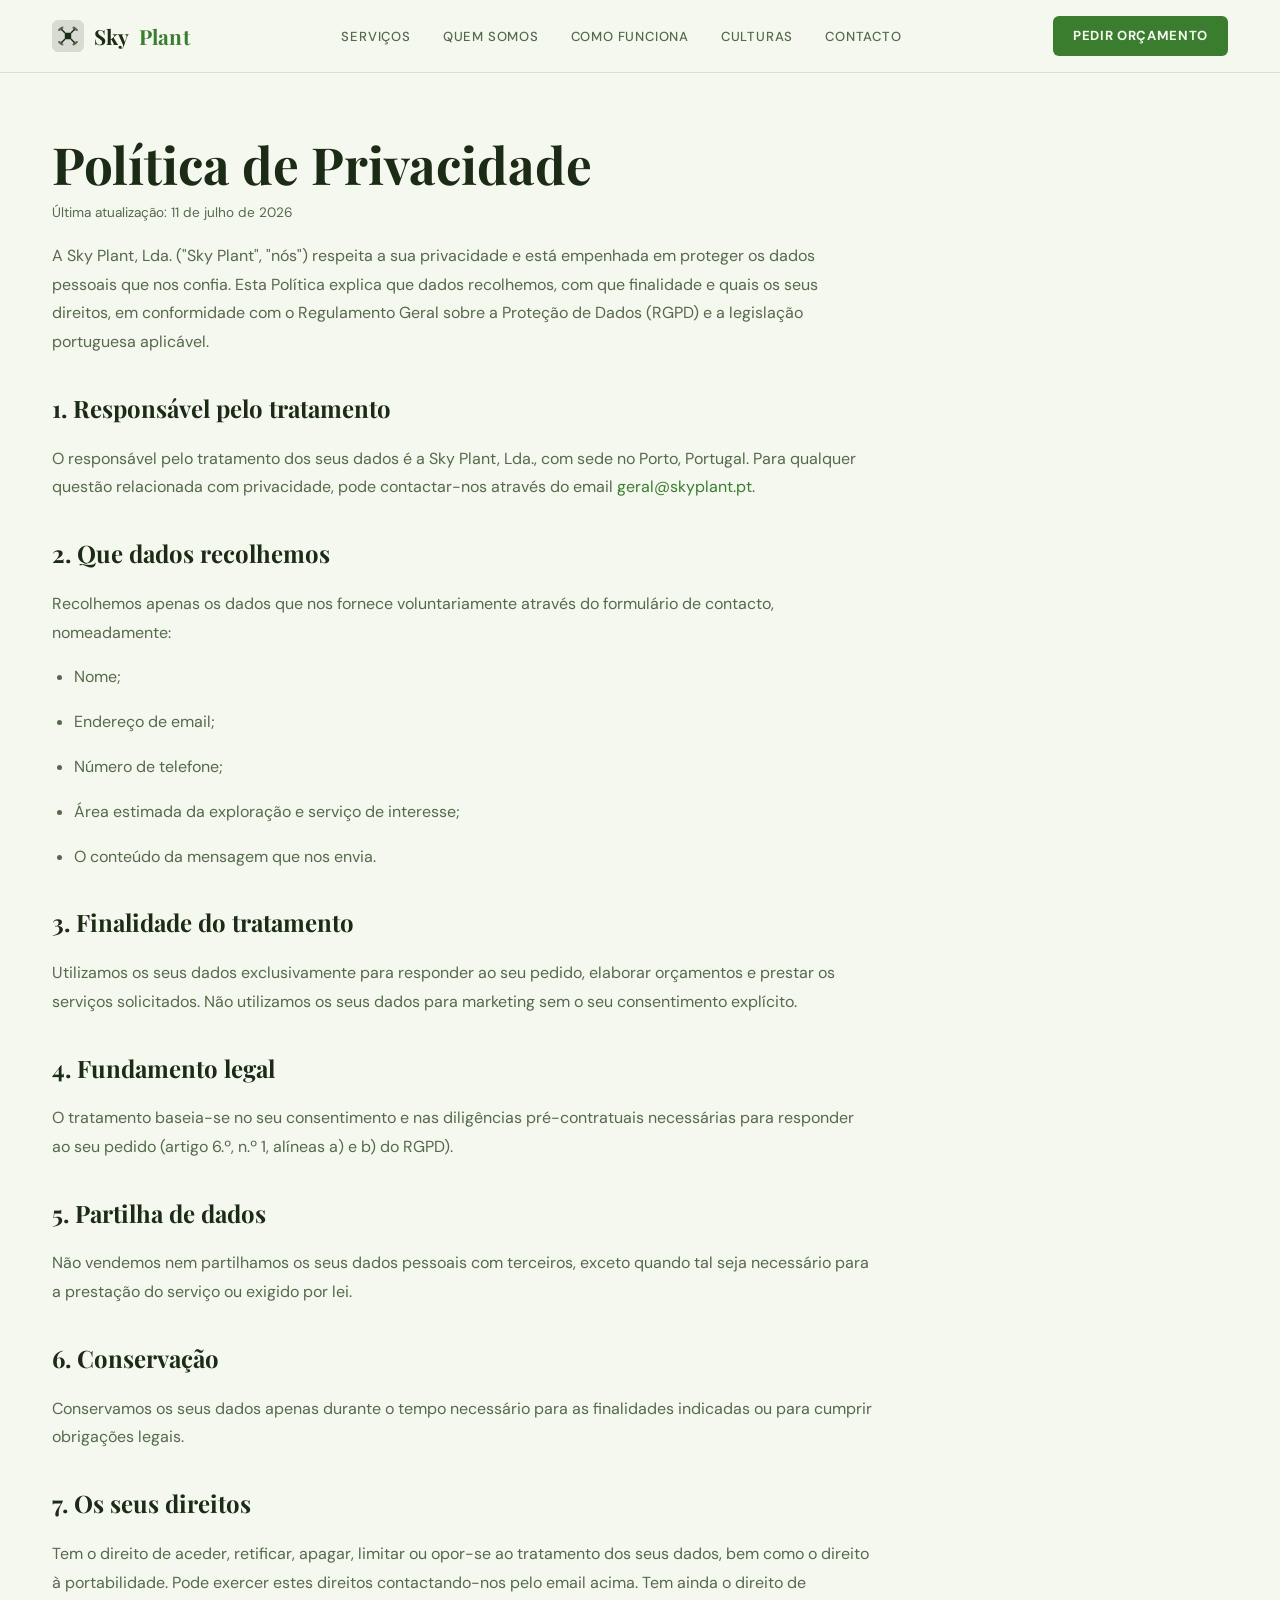
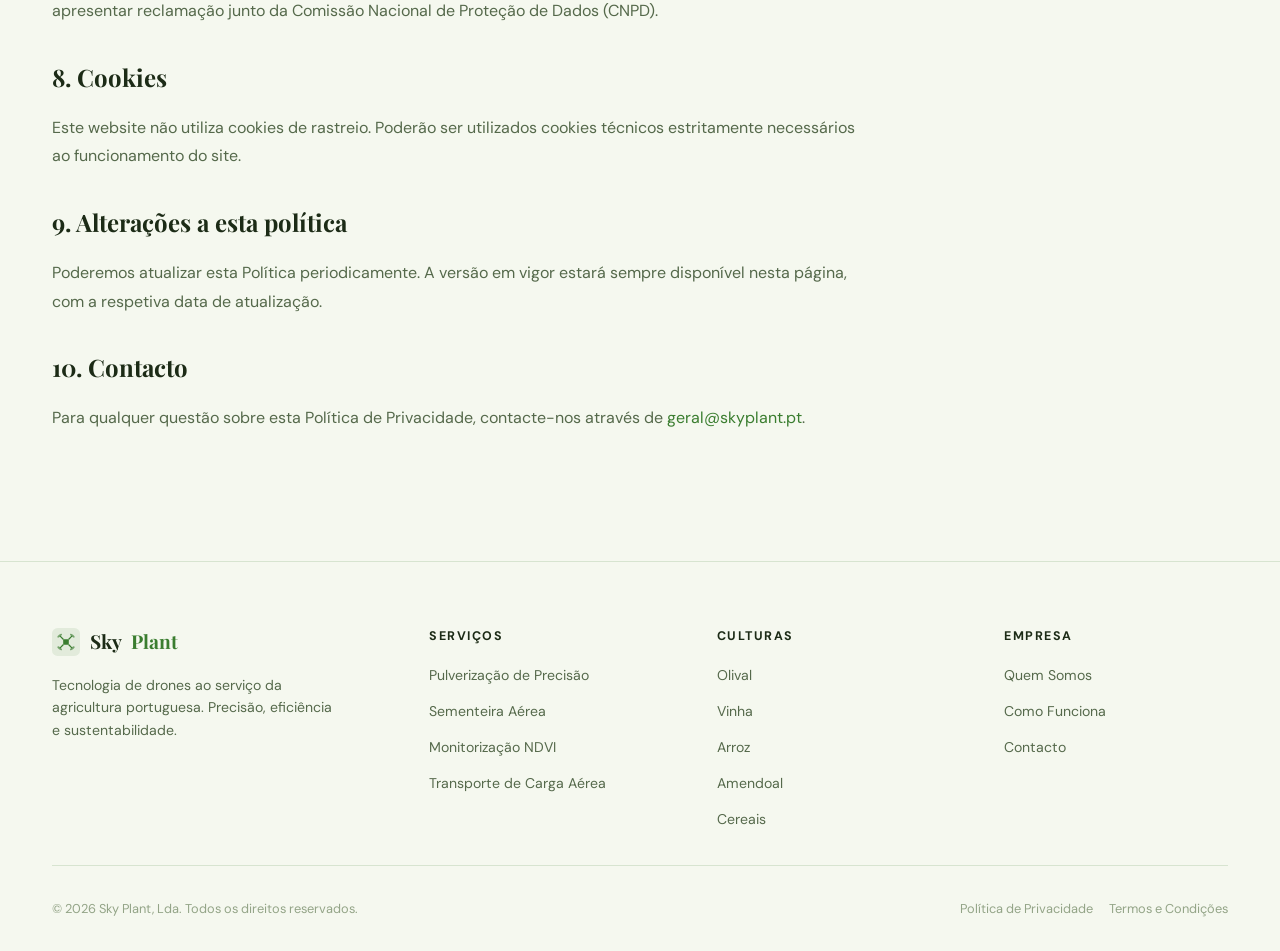
==== politica-de-privacidade.html @ 55f44613 "Rebrand to SkyPlant, content/structure overhaul, SEO, form & gallery UX - Rename Drone Agro -> Sky P" ====
<!DOCTYPE html>
<html lang="pt-PT">
<head>
  <meta charset="UTF-8">
  <meta name="viewport" content="width=device-width, initial-scale=1.0">

  <title>Política de Privacidade — Sky Plant</title>
  <meta name="description" content="Política de Privacidade da Sky Plant — como recolhemos, utilizamos e protegemos os seus dados pessoais, em conformidade com o RGPD.">
  <meta name="robots" content="index, follow">
  <meta name="theme-color" content="#3a7d2f">
  <link rel="canonical" href="https://brun95.github.io/drone-agro/politica-de-privacidade.html">

  <link rel="icon" type="image/svg+xml" href="assets/favicon.svg">
  <link rel="preconnect" href="https://fonts.googleapis.com">
  <link rel="preconnect" href="https://fonts.gstatic.com" crossorigin>
  <link href="https://fonts.googleapis.com/css2?family=DM+Sans:ital,opsz,wght@0,9..40,400;0,9..40,500;0,9..40,600;0,9..40,700;1,9..40,400&family=Playfair+Display:ital,wght@0,700;0,800;1,700&display=swap" rel="stylesheet">
  <link rel="stylesheet" href="css/style.css">
</head>
<body class="legal-page">

  <!-- NAVIGATION (links point back to the homepage sections) -->
  <nav class="nav" aria-label="Navegação principal">
    <div class="container">
      <div class="nav__inner">
        <a href="index.html" class="nav__logo" aria-label="Sky Plant — Página inicial">
          <svg viewBox="0 0 40 40" fill="none" xmlns="http://www.w3.org/2000/svg" aria-hidden="true">
            <rect width="40" height="40" rx="8" fill="currentColor" fill-opacity="0.14"/>
            <rect x="16" y="16" width="8" height="8" rx="1.5" fill="currentColor"/>
            <line x1="12" y1="12" x2="16" y2="16" stroke="currentColor" stroke-width="1.8" stroke-linecap="round"/>
            <line x1="28" y1="12" x2="24" y2="16" stroke="currentColor" stroke-width="1.8" stroke-linecap="round"/>
            <line x1="12" y1="28" x2="16" y2="24" stroke="currentColor" stroke-width="1.8" stroke-linecap="round"/>
            <line x1="28" y1="28" x2="24" y2="24" stroke="currentColor" stroke-width="1.8" stroke-linecap="round"/>
            <ellipse cx="11" cy="11" rx="4" ry="1.6" fill="currentColor" opacity="0.65" transform="rotate(-35 11 11)"/>
            <ellipse cx="29" cy="11" rx="4" ry="1.6" fill="currentColor" opacity="0.65" transform="rotate(35 29 11)"/>
            <ellipse cx="11" cy="29" rx="4" ry="1.6" fill="currentColor" opacity="0.65" transform="rotate(35 11 29)"/>
            <ellipse cx="29" cy="29" rx="4" ry="1.6" fill="currentColor" opacity="0.65" transform="rotate(-35 29 29)"/>
          </svg>
          Sky<span>Plant</span>
        </a>

        <ul class="nav__links" role="list">
          <li><a href="index.html#servicos">Serviços</a></li>
          <li><a href="index.html#quem-somos">Quem Somos</a></li>
          <li><a href="index.html#como-funciona">Como Funciona</a></li>
          <li><a href="index.html#culturas">Culturas</a></li>
          <li><a href="index.html#contacto">Contacto</a></li>
        </ul>

        <a href="index.html#contacto" class="btn-nav nav__cta">Pedir Orçamento</a>

        <button class="nav__hamburger" aria-label="Abrir menu" aria-expanded="false">
          <span></span><span></span><span></span>
        </button>
      </div>
    </div>

    <nav class="nav__drawer" aria-label="Menu móvel">
      <a href="index.html#servicos">Serviços</a>
      <a href="index.html#quem-somos">Quem Somos</a>
      <a href="index.html#como-funciona">Como Funciona</a>
      <a href="index.html#culturas">Culturas</a>
      <a href="index.html#contacto">Contacto</a>
      <a href="index.html#contacto" style="color:var(--clr-accent); font-weight:700;">Pedir Orçamento →</a>
    </nav>
  </nav>


  <!-- CONTENT -->
  <main class="legal">
    <div class="container">
      <div class="legal__inner">
        <h1>Política de Privacidade</h1>
        <p class="legal__updated">Última atualização: 11 de julho de 2026</p>

        <p>A Sky Plant, Lda. ("Sky Plant", "nós") respeita a sua privacidade e está empenhada em proteger os dados pessoais que nos confia. Esta Política explica que dados recolhemos, com que finalidade e quais os seus direitos, em conformidade com o Regulamento Geral sobre a Proteção de Dados (RGPD) e a legislação portuguesa aplicável.</p>

        <h2>1. Responsável pelo tratamento</h2>
        <p>O responsável pelo tratamento dos seus dados é a Sky Plant, Lda., com sede no Porto, Portugal. Para qualquer questão relacionada com privacidade, pode contactar-nos através do email <a href="mailto:geral@skyplant.pt">geral@skyplant.pt</a>.</p>

        <h2>2. Que dados recolhemos</h2>
        <p>Recolhemos apenas os dados que nos fornece voluntariamente através do formulário de contacto, nomeadamente:</p>
        <ul>
          <li>Nome;</li>
          <li>Endereço de email;</li>
          <li>Número de telefone;</li>
          <li>Área estimada da exploração e serviço de interesse;</li>
          <li>O conteúdo da mensagem que nos envia.</li>
        </ul>

        <h2>3. Finalidade do tratamento</h2>
        <p>Utilizamos os seus dados exclusivamente para responder ao seu pedido, elaborar orçamentos e prestar os serviços solicitados. Não utilizamos os seus dados para marketing sem o seu consentimento explícito.</p>

        <h2>4. Fundamento legal</h2>
        <p>O tratamento baseia-se no seu consentimento e nas diligências pré-contratuais necessárias para responder ao seu pedido (artigo 6.º, n.º 1, alíneas a) e b) do RGPD).</p>

        <h2>5. Partilha de dados</h2>
        <p>Não vendemos nem partilhamos os seus dados pessoais com terceiros, exceto quando tal seja necessário para a prestação do serviço ou exigido por lei.</p>

        <h2>6. Conservação</h2>
        <p>Conservamos os seus dados apenas durante o tempo necessário para as finalidades indicadas ou para cumprir obrigações legais.</p>

        <h2>7. Os seus direitos</h2>
        <p>Tem o direito de aceder, retificar, apagar, limitar ou opor-se ao tratamento dos seus dados, bem como o direito à portabilidade. Pode exercer estes direitos contactando-nos pelo email acima. Tem ainda o direito de apresentar reclamação junto da Comissão Nacional de Proteção de Dados (CNPD).</p>

        <h2>8. Cookies</h2>
        <p>Este website não utiliza cookies de rastreio. Poderão ser utilizados cookies técnicos estritamente necessários ao funcionamento do site.</p>

        <h2>9. Alterações a esta política</h2>
        <p>Poderemos atualizar esta Política periodicamente. A versão em vigor estará sempre disponível nesta página, com a respetiva data de atualização.</p>

        <h2>10. Contacto</h2>
        <p>Para qualquer questão sobre esta Política de Privacidade, contacte-nos através de <a href="mailto:geral@skyplant.pt">geral@skyplant.pt</a>.</p>
      </div>
    </div>
  </main>


  <!-- FOOTER -->
  <footer class="footer" aria-label="Rodapé">
    <div class="container">
      <div class="footer__main">
        <div class="footer__brand">
          <a href="index.html" class="footer__logo" aria-label="Sky Plant — Início">
            <svg viewBox="0 0 40 40" fill="none" xmlns="http://www.w3.org/2000/svg" aria-hidden="true">
              <rect width="40" height="40" rx="8" fill="rgba(58,125,47,0.10)"/>
              <rect x="16" y="16" width="8" height="8" rx="1.5" fill="#3a7d2f"/>
              <line x1="12" y1="12" x2="16" y2="16" stroke="#3a7d2f" stroke-width="1.8" stroke-linecap="round"/>
              <line x1="28" y1="12" x2="24" y2="16" stroke="#3a7d2f" stroke-width="1.8" stroke-linecap="round"/>
              <line x1="12" y1="28" x2="16" y2="24" stroke="#3a7d2f" stroke-width="1.8" stroke-linecap="round"/>
              <line x1="28" y1="28" x2="24" y2="24" stroke="#3a7d2f" stroke-width="1.8" stroke-linecap="round"/>
              <ellipse cx="11" cy="11" rx="4" ry="1.6" fill="#3a7d2f" opacity="0.65" transform="rotate(-35 11 11)"/>
              <ellipse cx="29" cy="11" rx="4" ry="1.6" fill="#3a7d2f" opacity="0.65" transform="rotate(35 29 11)"/>
              <ellipse cx="11" cy="29" rx="4" ry="1.6" fill="#3a7d2f" opacity="0.65" transform="rotate(35 11 29)"/>
              <ellipse cx="29" cy="29" rx="4" ry="1.6" fill="#3a7d2f" opacity="0.65" transform="rotate(-35 29 29)"/>
            </svg>
            Sky<span>Plant</span>
          </a>
          <p class="footer__tagline">Tecnologia de drones ao serviço da agricultura portuguesa. Precisão, eficiência e sustentabilidade.</p>
        </div>

        <div class="footer__col">
          <h4>Serviços</h4>
          <ul>
            <li><a href="index.html#servicos">Pulverização de Precisão</a></li>
            <li><a href="index.html#servicos">Sementeira Aérea</a></li>
            <li><a href="index.html#servicos">Monitorização NDVI</a></li>
            <li><a href="index.html#servicos">Transporte de Carga Aérea</a></li>
          </ul>
        </div>

        <div class="footer__col">
          <h4>Culturas</h4>
          <ul>
            <li><a href="index.html#culturas">Olival</a></li>
            <li><a href="index.html#culturas">Vinha</a></li>
            <li><a href="index.html#culturas">Arroz</a></li>
            <li><a href="index.html#culturas">Amendoal</a></li>
            <li><a href="index.html#culturas">Cereais</a></li>
          </ul>
        </div>

        <div class="footer__col">
          <h4>Empresa</h4>
          <ul>
            <li><a href="index.html#quem-somos">Quem Somos</a></li>
            <li><a href="index.html#como-funciona">Como Funciona</a></li>
            <li><a href="index.html#contacto">Contacto</a></li>
          </ul>
        </div>
      </div>

      <div class="footer__bottom">
        <p class="footer__copy">© 2026 Sky Plant, Lda. Todos os direitos reservados.</p>
        <nav class="footer__legal" aria-label="Links legais">
          <a href="politica-de-privacidade.html">Política de Privacidade</a>
          <a href="termos-e-condicoes.html">Termos e Condições</a>
        </nav>
      </div>
    </div>
  </footer>

  <script src="js/main.js"></script>
</body>
</html>
---- css/style.css ----
/* ============================================================
   DRONE AGRO — Stylesheet
   ============================================================
   CUSTOMIZE COLORS: Edit the CSS variables below to change
   the entire site's color scheme from one place.
   ============================================================ */

/* ----------------------------------------------------------
   CSS VARIABLES — Edit these to change colors, fonts, spacing
   ---------------------------------------------------------- */
:root {
  /* Colors — LIGHT THEME
     (Swap this whole block back to the dark values to restore the night look.) */
  --clr-bg:         #f5f8ef;        /* Main background (soft warm off-white green) */
  --clr-bg-alt:     #eaf0df;        /* Slightly deeper section background */
  --clr-surface:    #ffffff;        /* Card / surface background */
  --clr-surface-2:  #f1f5e8;        /* Elevated surface / form inputs */
  --clr-accent:     #3a7d2f;        /* Primary accent — leaf green */
  --clr-accent-dim: #2c5f24;        /* Darker green — hover / dim */
  --clr-text:       #1c2b16;        /* Primary text — deep green-black */
  --clr-text-muted: #55694b;        /* Secondary / muted text */
  --clr-text-dim:   #93a487;        /* Very dim text */
  --clr-border:     rgba(58,125,47,0.16);  /* Subtle green border */
  --clr-border-mid: rgba(58,125,47,0.30);  /* Medium border */

  /* Typography */
  --font-display: 'Playfair Display', Georgia, serif;   /* Headlines */
  --font-body:    'DM Sans', -apple-system, sans-serif; /* Body text */

  /* Spacing scale */
  --space-xs:  0.5rem;
  --space-sm:  1rem;
  --space-md:  2rem;
  --space-lg:  4rem;
  --space-xl:  7rem;
  --space-2xl: 11rem;

  /* Layout */
  --max-width: 1240px;
  --radius:    6px;
  --radius-lg: 14px;

  /* Nav height */
  --nav-h: 72px;
}

/* ----------------------------------------------------------
   RESET & BASE
   ---------------------------------------------------------- */
*, *::before, *::after { box-sizing: border-box; margin: 0; padding: 0; }

html {
  scroll-behavior: smooth;
  font-size: 16px;
  -webkit-text-size-adjust: 100%;
}

body {
  font-family: var(--font-body);
  background: var(--clr-bg);
  color: var(--clr-text);
  line-height: 1.65;
  overflow-x: hidden;
}

img {
  display: block;
  max-width: 100%;
  height: auto;
}

a {
  color: inherit;
  text-decoration: none;
}

ul, ol { list-style: none; }

button, input, textarea, select {
  font: inherit;
  border: none;
  outline: none;
  background: none;
}

/* ----------------------------------------------------------
   TYPOGRAPHY HELPERS
   ---------------------------------------------------------- */
.eyebrow {
  font-family: var(--font-body);
  font-size: 0.72rem;
  font-weight: 600;
  letter-spacing: 0.18em;
  text-transform: uppercase;
  color: var(--clr-accent);
}

.section-title {
  font-family: var(--font-display);
  font-size: clamp(2.2rem, 4.5vw, 3.4rem);
  font-weight: 700;
  line-height: 1.12;
  color: var(--clr-text);
}

.section-lead {
  font-size: 1.05rem;
  color: var(--clr-text-muted);
  max-width: 48ch;
  line-height: 1.75;
}

/* ----------------------------------------------------------
   LAYOUT HELPERS
   ---------------------------------------------------------- */
.container {
  width: 100%;
  max-width: var(--max-width);
  margin: 0 auto;
  padding: 0 var(--space-md);
}

.section-header {
  display: flex;
  flex-direction: column;
  gap: var(--space-sm);
  margin-bottom: var(--space-lg);
}

/* ----------------------------------------------------------
   SCROLL REVEAL ANIMATIONS
   ---------------------------------------------------------- */
.reveal {
  opacity: 0;
  transform: translateY(32px);
  transition: opacity 0.7s ease, transform 0.7s ease;
}

.reveal.visible {
  opacity: 1;
  transform: none;
}

.reveal-delay-1 { transition-delay: 0.1s; }
.reveal-delay-2 { transition-delay: 0.2s; }
.reveal-delay-3 { transition-delay: 0.3s; }
.reveal-delay-4 { transition-delay: 0.4s; }
.reveal-delay-5 { transition-delay: 0.5s; }

/* ----------------------------------------------------------
   NAVIGATION
   ---------------------------------------------------------- */
.nav {
  position: fixed;
  top: 0;
  left: 0;
  right: 0;
  z-index: 900;
  height: var(--nav-h);
  display: flex;
  align-items: center;
  transition: background 0.35s ease, box-shadow 0.35s ease, backdrop-filter 0.35s ease;
}

.nav.scrolled {
  background: rgba(245, 248, 239, 0.9);
  backdrop-filter: blur(12px);
  -webkit-backdrop-filter: blur(12px);
  box-shadow: 0 1px 0 var(--clr-border), 0 6px 24px rgba(20, 40, 15, 0.06);
}

.nav__inner {
  display: flex;
  align-items: center;
  justify-content: space-between;
  width: 100%;
}

/* Logo */
.nav__logo {
  display: flex;
  align-items: center;
  gap: 0.6rem;
  font-family: var(--font-display);
  font-size: 1.3rem;
  font-weight: 700;
  letter-spacing: 0.01em;
  color: #fff;               /* light over the hero; flips dark when scrolled */
}

.nav__logo svg {
  width: 32px;
  height: 32px;
  flex-shrink: 0;
  color: #fff;               /* logo mark uses currentColor — see index.html */
}

.nav__logo span {
  color: #a7e06f;            /* bright leaf-green pops over the dark hero */
}

/* Once scrolled onto the light page, the nav bar flips to dark ink */
.nav.scrolled .nav__logo,
.nav.scrolled .nav__logo svg { color: var(--clr-text); }
.nav.scrolled .nav__logo span { color: var(--clr-accent); }
.nav.scrolled .nav__links a { color: var(--clr-text-muted); }
.nav.scrolled .nav__links a:hover { color: var(--clr-text); }
.nav.scrolled .nav__hamburger span { background: var(--clr-text); }

/* Nav links */
.nav__links {
  display: flex;
  align-items: center;
  gap: var(--space-md);
}

.nav__links a {
  font-size: 0.82rem;
  font-weight: 500;
  letter-spacing: 0.06em;
  text-transform: uppercase;
  color: rgba(255, 255, 255, 0.85);   /* light over the hero */
  transition: color 0.2s;
}

.nav__links a:hover { color: #fff; }

/* Nav CTA */
.btn-nav {
  padding: 0.55rem 1.25rem;
  background: var(--clr-accent);
  color: var(--clr-bg);
  font-size: 0.82rem;
  font-weight: 700;
  letter-spacing: 0.05em;
  text-transform: uppercase;
  border-radius: var(--radius);
  transition: background 0.2s, transform 0.15s;
}

.btn-nav:hover {
  background: var(--clr-accent-dim);
  transform: translateY(-1px);
}

/* Hamburger */
.nav__hamburger {
  display: none;
  flex-direction: column;
  gap: 5px;
  cursor: pointer;
  padding: 6px;
}

.nav__hamburger span {
  display: block;
  width: 24px;
  height: 2px;
  background: #fff;
  border-radius: 2px;
  transition: transform 0.3s, opacity 0.3s;
}

/* Mobile drawer */
.nav__drawer {
  display: none;
  position: fixed;
  top: var(--nav-h);
  left: 0;
  right: 0;
  background: rgba(245, 248, 239, 0.98);
  backdrop-filter: blur(12px);
  padding: var(--space-md);
  flex-direction: column;
  gap: var(--space-sm);
  border-bottom: 1px solid var(--clr-border);
  z-index: 800;
  transform: translateY(-100%);
  opacity: 0;
  pointer-events: none;   /* closed drawer must not swallow taps on the navbar */
  transition: transform 0.3s ease, opacity 0.3s ease;
}

.nav__drawer.open {
  transform: translateY(0);
  opacity: 1;
  pointer-events: auto;
}

.nav__drawer a {
  font-size: 1.05rem;
  font-weight: 500;
  color: var(--clr-text-muted);
  padding: 0.6rem 0;
  border-bottom: 1px solid var(--clr-border);
  transition: color 0.2s;
}

.nav__drawer a:hover { color: var(--clr-accent); }

/* ----------------------------------------------------------
   HERO
   ---------------------------------------------------------- */
.hero {
  position: relative;
  min-height: 100vh;
  display: flex;
  flex-direction: column;
  justify-content: center;
  overflow: hidden;
}

/* REPLACE IMAGE: Change the URL below to your hero background photo.
   Recommended: a drone aerial shot of Portuguese farmland.
   Use a high-resolution image (min 1920×1080). */
.hero__bg {
  position: absolute;
  inset: 0;
  background-image: url('../assets/hero-vineyard.jpg');
  background-size: cover;
  background-position: center 40%;
}

.hero__overlay {
  position: absolute;
  inset: 0;
  background: linear-gradient(
    100deg,
    rgba(16,30,13,0.84) 0%,
    rgba(16,30,13,0.52) 42%,
    rgba(16,30,13,0.14) 100%
  );
}

/* Grain texture overlay for atmosphere */
.hero__grain {
  position: absolute;
  inset: 0;
  opacity: 0.04;
  background-image: url("data:image/svg+xml,%3Csvg viewBox='0 0 256 256' xmlns='http://www.w3.org/2000/svg'%3E%3Cfilter id='noise'%3E%3CfeTurbulence type='fractalNoise' baseFrequency='0.9' numOctaves='4' stitchTiles='stitch'/%3E%3C/filter%3E%3Crect width='100%25' height='100%25' filter='url(%23noise)'/%3E%3C/svg%3E");
  pointer-events: none;
}

.hero__content {
  position: relative;
  z-index: 2;
  padding: calc(var(--nav-h) + var(--space-xl)) 0 var(--space-xl);
}

.hero__eyebrow {
  display: flex;
  align-items: center;
  gap: 0.75rem;
  margin-bottom: 1.5rem;
}

.hero__eyebrow::before {
  content: '';
  display: block;
  width: 28px;
  height: 2px;
  background: #a7e06f;
}

/* Hero eyebrow text sits over the dark photo — use the bright leaf-green */
.hero__eyebrow .eyebrow { color: #a7e06f; }

.hero__title {
  font-family: var(--font-display);
  font-size: clamp(3rem, 7.5vw, 6.2rem);
  font-weight: 700;
  line-height: 1.05;
  letter-spacing: -0.02em;
  color: #fff;
  margin-bottom: var(--space-md);
  max-width: 14ch;
  text-shadow: 0 2px 24px rgba(10, 20, 8, 0.35);
}

.hero__title em {
  font-style: italic;
  color: #a7e06f;
}

.hero__sub {
  font-size: clamp(1rem, 2vw, 1.2rem);
  color: rgba(255, 255, 255, 0.88);
  max-width: 44ch;
  margin-bottom: var(--space-md);
  line-height: 1.7;
}

.hero__actions {
  display: flex;
  align-items: center;
  gap: var(--space-sm);
  flex-wrap: wrap;
}

/* Buttons */
.btn-primary {
  display: inline-flex;
  align-items: center;
  gap: 0.5rem;
  padding: 0.9rem 2rem;
  background: var(--clr-accent);
  color: var(--clr-bg);
  font-size: 0.9rem;
  font-weight: 700;
  letter-spacing: 0.05em;
  text-transform: uppercase;
  border-radius: var(--radius);
  transition: background 0.2s, transform 0.15s, box-shadow 0.2s;
  cursor: pointer;
}

.btn-primary:hover {
  background: var(--clr-accent-dim);
  transform: translateY(-2px);
  box-shadow: 0 10px 26px rgba(58,125,47,0.28);
}

.btn-secondary {
  display: inline-flex;
  align-items: center;
  gap: 0.5rem;
  padding: 0.9rem 2rem;
  border: 1.5px solid var(--clr-border-mid);
  color: var(--clr-text);
  font-size: 0.9rem;
  font-weight: 600;
  letter-spacing: 0.04em;
  border-radius: var(--radius);
  transition: border-color 0.2s, color 0.2s, transform 0.15s;
  cursor: pointer;
}

.btn-secondary:hover {
  border-color: var(--clr-accent);
  color: var(--clr-accent);
  transform: translateY(-2px);
}

/* Hero's outline button sits over the dark photo — keep it light */
.hero__actions .btn-secondary {
  color: #fff;
  border-color: rgba(255, 255, 255, 0.45);
}

.hero__actions .btn-secondary:hover {
  color: #fff;
  border-color: #fff;
}

/* Hero ticker / stats bar */
.hero__ticker {
  position: absolute;
  bottom: 0;
  left: 0;
  right: 0;
  z-index: 2;
  background: rgba(245,248,239,0.92);
  backdrop-filter: blur(8px);
  border-top: 1px solid var(--clr-border);
  padding: 1.1rem 0;
}

.hero__ticker-inner {
  display: flex;
  align-items: center;
  justify-content: center;
  gap: var(--space-lg);
  flex-wrap: wrap;
}

.hero__stat {
  display: flex;
  flex-direction: column;
  align-items: center;
  gap: 0.2rem;
}

.hero__stat-num {
  font-family: var(--font-display);
  font-size: 1.6rem;
  font-weight: 700;
  color: var(--clr-accent);
  line-height: 1;
}

.hero__stat-label {
  font-size: 0.72rem;
  font-weight: 500;
  letter-spacing: 0.1em;
  text-transform: uppercase;
  color: var(--clr-text-muted);
}

.hero__ticker-divider {
  width: 1px;
  height: 36px;
  background: var(--clr-border-mid);
}

/* ----------------------------------------------------------
   SERVICES
   ---------------------------------------------------------- */
.services {
  padding: var(--space-xl) 0;
  background: var(--clr-bg-alt);
}

.services__grid {
  display: grid;
  grid-template-columns: repeat(4, 1fr);
  gap: var(--space-sm);
}

.service-card {
  background: var(--clr-surface);
  border: 1px solid var(--clr-border);
  border-radius: var(--radius-lg);
  padding: var(--space-md) var(--space-md) calc(var(--space-md) * 1.3);
  display: flex;
  flex-direction: column;
  gap: var(--space-sm);
  transition: border-color 0.3s, transform 0.3s, box-shadow 0.3s;
  cursor: pointer;
}

.service-card:focus-visible {
  outline: 2px solid var(--clr-accent);
  outline-offset: 3px;
}

.service-card:hover {
  border-color: var(--clr-border-mid);
  transform: translateY(-4px);
  box-shadow: 0 20px 48px rgba(20,40,15,0.10), 0 0 0 1px var(--clr-border-mid);
}

.service-card__icon {
  width: 48px;
  height: 48px;
  background: rgba(58,125,47,0.08);
  border: 1px solid var(--clr-border-mid);
  border-radius: 10px;
  display: flex;
  align-items: center;
  justify-content: center;
  margin-bottom: 0.5rem;
}

.service-card__icon svg {
  width: 26px;
  height: 26px;
}

/* REPLACE IMAGE inside each service card: change the src attribute
   of the <img> tag inside each .service-card__image */
.service-card__image {
  position: relative;
  width: 100%;
  aspect-ratio: 16/9;
  border-radius: var(--radius);
  overflow: hidden;
  margin-top: auto;
}

/* "gallery" badge — signals the card opens a portfolio of images */
.service-card__image::after {
  content: '';
  position: absolute;
  top: 10px;
  right: 10px;
  width: 34px;
  height: 34px;
  border-radius: 9px;
  background: rgba(8, 15, 9, 0.55) url("data:image/svg+xml,%3Csvg xmlns='http://www.w3.org/2000/svg' viewBox='0 0 24 24' fill='none' stroke='%23ffffff' stroke-width='2' stroke-linecap='round' stroke-linejoin='round'%3E%3Crect x='3' y='3' width='13' height='13' rx='2'/%3E%3Cpath d='M8 21h11a2 2 0 0 0 2-2V8'/%3E%3C/svg%3E") center / 18px no-repeat;
  -webkit-backdrop-filter: blur(2px);
  backdrop-filter: blur(2px);
  opacity: 0.92;
  transition: transform 0.3s ease;
}

.service-card:hover .service-card__image::after { transform: scale(1.1); }

.service-card__image img {
  width: 100%;
  height: 100%;
  object-fit: cover;
  transition: transform 0.5s ease;
}

.service-card:hover .service-card__image img {
  transform: scale(1.04);
}

.service-card__title {
  font-family: var(--font-display);
  font-size: 1.35rem;
  font-weight: 700;
  color: var(--clr-text);
  line-height: 1.2;
}

.service-card__desc {
  font-size: 0.92rem;
  color: var(--clr-text-muted);
  line-height: 1.7;
}

.service-card__link {
  display: inline-flex;
  align-items: center;
  gap: 0.4rem;
  font-size: 0.82rem;
  font-weight: 600;
  letter-spacing: 0.06em;
  text-transform: uppercase;
  color: var(--clr-accent);
  transition: gap 0.2s;
}

.service-card__link:hover { gap: 0.7rem; }

/* ----------------------------------------------------------
   STATS / WHY US
   ---------------------------------------------------------- */
.stats {
  padding: var(--space-xl) 0;
  background: var(--clr-bg);
  position: relative;
  overflow: hidden;
}

.stats::before {
  content: '';
  position: absolute;
  top: 50%;
  left: 50%;
  transform: translate(-50%, -50%);
  width: 600px;
  height: 600px;
  background: radial-gradient(circle, rgba(58,125,47,0.07) 0%, transparent 70%);
  pointer-events: none;
}

.stats__layout {
  display: grid;
  grid-template-columns: 1fr 1fr;
  gap: var(--space-xl);
  align-items: center;
}

.stats__left .section-header { margin-bottom: var(--space-md); }

.stats__benefits {
  display: flex;
  flex-direction: column;
  gap: 1rem;
  margin-top: var(--space-md);
}

.stats__benefit {
  display: flex;
  align-items: flex-start;
  gap: 0.9rem;
}

.stats__benefit-icon {
  width: 20px;
  height: 20px;
  flex-shrink: 0;
  margin-top: 2px;
  color: var(--clr-accent);
}

.stats__benefit p {
  font-size: 0.95rem;
  color: var(--clr-text-muted);
  line-height: 1.6;
}

.stats__benefit strong { color: var(--clr-text); }

.stats__numbers {
  display: grid;
  grid-template-columns: 1fr 1fr;
  gap: 1px;
  background: var(--clr-border);
  border: 1px solid var(--clr-border);
  border-radius: var(--radius-lg);
  overflow: hidden;
}

.stat-box {
  background: var(--clr-surface);
  padding: var(--space-md);
  display: flex;
  flex-direction: column;
  gap: 0.4rem;
}

.stat-box__num {
  font-family: var(--font-display);
  font-size: clamp(2.4rem, 4vw, 3.5rem);
  font-weight: 700;
  color: var(--clr-accent);
  line-height: 1;
}

.stat-box__label {
  font-size: 0.85rem;
  color: var(--clr-text-muted);
  line-height: 1.4;
}

/* ----------------------------------------------------------
   HOW IT WORKS
   ---------------------------------------------------------- */
.how {
  padding: var(--space-xl) 0;
  background: var(--clr-bg-alt);
}

.how__steps {
  display: grid;
  grid-template-columns: 1fr auto 1fr auto 1fr;
  align-items: start;
  gap: 0;
  margin-top: var(--space-lg);
}

.how__step {
  display: flex;
  flex-direction: column;
  align-items: center;
  text-align: center;
  gap: var(--space-sm);
}

.how__step-num {
  font-family: var(--font-display);
  font-size: 4rem;
  font-weight: 700;
  color: var(--clr-border-mid);
  line-height: 1;
  margin-bottom: -0.5rem;
  transition: color 0.3s;
}

.how__step:hover .how__step-num { color: var(--clr-accent); }

.how__step-icon {
  width: 64px;
  height: 64px;
  background: var(--clr-surface);
  border: 1px solid var(--clr-border);
  border-radius: 50%;
  display: flex;
  align-items: center;
  justify-content: center;
  transition: border-color 0.3s, box-shadow 0.3s;
}

.how__step:hover .how__step-icon {
  border-color: var(--clr-border-mid);
  box-shadow: 0 0 20px rgba(58,125,47,0.14);
}

.how__step-icon svg { width: 28px; height: 28px; }

.how__step-title {
  font-family: var(--font-display);
  font-size: 1.15rem;
  font-weight: 700;
  color: var(--clr-text);
}

.how__step-desc {
  font-size: 0.88rem;
  color: var(--clr-text-muted);
  line-height: 1.65;
  max-width: 22ch;
}

.how__arrow {
  display: flex;
  align-items: center;
  justify-content: center;
  padding: 0 var(--space-sm);
  margin-top: 3.5rem;
  color: var(--clr-text-dim);
}

/* ----------------------------------------------------------
   CULTURES
   ---------------------------------------------------------- */
.cultures {
  padding: var(--space-xl) 0;
  background: var(--clr-bg);
}

.cultures__grid {
  display: grid;
  grid-template-columns: repeat(5, 1fr);
  gap: var(--space-sm);
}

.culture-card {
  position: relative;
  border-radius: var(--radius-lg);
  overflow: hidden;
  aspect-ratio: 3/4;
  cursor: default;
}

/* REPLACE IMAGE: Change the background-image URL in each .culture-card__bg
   to use your own photo for each crop type. */
.culture-card__bg {
  position: absolute;
  inset: 0;
  background-size: cover;
  background-position: center;
  transition: transform 0.5s ease;
}

.culture-card:hover .culture-card__bg { transform: scale(1.07); }

.culture-card__overlay {
  position: absolute;
  inset: 0;
  background: linear-gradient(0deg, rgba(16,30,13,0.88) 0%, transparent 60%);
  transition: background 0.3s;
}

.culture-card:hover .culture-card__overlay {
  background: linear-gradient(0deg, rgba(16,30,13,0.95) 0%, rgba(16,30,13,0.2) 60%);
}

.culture-card__content {
  position: absolute;
  bottom: 0;
  left: 0;
  right: 0;
  padding: 1.2rem;
  display: flex;
  flex-direction: column;
  gap: 0.3rem;
}

.culture-card__name {
  font-family: var(--font-display);
  font-size: 1.05rem;
  font-weight: 700;
  color: #fff;               /* sits over the photo */
}

.culture-card__sub {
  font-size: 0.76rem;
  color: rgba(255, 255, 255, 0.8);
  letter-spacing: 0.05em;
}

/* ----------------------------------------------------------
   GALLERY
   ---------------------------------------------------------- */
.gallery {
  padding: var(--space-xl) 0;
  background: var(--clr-bg-alt);
}

.gallery__grid {
  display: grid;
  grid-template-columns: repeat(3, 1fr);
  grid-template-rows: auto auto;
  gap: var(--space-xs);
}

.gallery__item {
  position: relative;
  overflow: hidden;
  border-radius: var(--radius);
}

/* REPLACE IMAGE: Change the src attribute of the <img> inside each
   .gallery__item to use your own portfolio/work photos. */
.gallery__item img {
  width: 100%;
  height: 100%;
  object-fit: cover;
  display: block;
  transition: transform 0.6s ease;
}

.gallery__item:hover img { transform: scale(1.05); }

.gallery__item--tall { grid-row: span 2; }

.gallery__item--wide { grid-column: span 2; }

.gallery__caption {
  position: absolute;
  bottom: 0;
  left: 0;
  right: 0;
  padding: 1rem 1.2rem;
  background: linear-gradient(0deg, rgba(16,30,13,0.9) 0%, transparent 100%);
  font-size: 0.8rem;
  font-weight: 500;
  color: #fff;
  opacity: 0;
  transform: translateY(6px);
  transition: opacity 0.3s, transform 0.3s;
}

.gallery__item:hover .gallery__caption {
  opacity: 1;
  transform: none;
}

/* ----------------------------------------------------------
   TESTIMONIALS
   ---------------------------------------------------------- */
.testimonials {
  padding: var(--space-xl) 0;
  background: var(--clr-bg);
}

.testimonials__grid {
  display: grid;
  grid-template-columns: repeat(3, 1fr);
  gap: var(--space-sm);
}

.testimonial-card {
  background: var(--clr-surface);
  border: 1px solid var(--clr-border);
  border-radius: var(--radius-lg);
  padding: var(--space-md);
  display: flex;
  flex-direction: column;
  gap: var(--space-sm);
  transition: border-color 0.3s;
}

.testimonial-card:hover { border-color: var(--clr-border-mid); }

.testimonial-card__stars {
  display: flex;
  gap: 3px;
  color: var(--clr-accent);
  font-size: 0.9rem;
}

.testimonial-card__quote {
  font-family: var(--font-display);
  font-size: 1.05rem;
  font-style: italic;
  color: var(--clr-text);
  line-height: 1.65;
  flex: 1;
}

.testimonial-card__footer {
  display: flex;
  align-items: center;
  gap: 0.8rem;
  padding-top: var(--space-sm);
  border-top: 1px solid var(--clr-border);
}

/* REPLACE IMAGE: Change the src of the <img> in .testimonial-card__avatar
   to use the actual customer photo. */
.testimonial-card__avatar {
  width: 42px;
  height: 42px;
  border-radius: 50%;
  overflow: hidden;
  flex-shrink: 0;
  background: var(--clr-surface-2);
}

.testimonial-card__avatar img {
  width: 100%;
  height: 100%;
  object-fit: cover;
}

.testimonial-card__name {
  font-size: 0.88rem;
  font-weight: 600;
  color: var(--clr-text);
}

.testimonial-card__role {
  font-size: 0.78rem;
  color: var(--clr-text-muted);
}

/* ----------------------------------------------------------
   CONTACT / CTA
   ---------------------------------------------------------- */
.contact {
  padding: var(--space-xl) 0;
  background: var(--clr-bg-alt);
  position: relative;
  overflow: hidden;
}

.contact::before {
  content: '';
  position: absolute;
  top: -100px;
  right: -100px;
  width: 500px;
  height: 500px;
  background: radial-gradient(circle, rgba(58,125,47,0.07) 0%, transparent 65%);
  pointer-events: none;
}

.contact__layout {
  display: grid;
  grid-template-columns: 1fr 1.1fr;
  gap: var(--space-xl);
  align-items: start;
}

.contact__info {
  display: flex;
  flex-direction: column;
  gap: var(--space-md);
}

.contact__info .section-lead { max-width: 38ch; }

.contact__details {
  display: flex;
  flex-direction: column;
  gap: 1rem;
}

.contact__detail {
  display: flex;
  align-items: center;
  gap: 0.8rem;
  font-size: 0.95rem;
  color: var(--clr-text-muted);
}

.contact__detail svg {
  width: 18px;
  height: 18px;
  color: var(--clr-accent);
  flex-shrink: 0;
}

.contact__detail a:hover { color: var(--clr-accent); }

/* Form */
.contact__form {
  background: var(--clr-surface);
  border: 1px solid var(--clr-border);
  border-radius: var(--radius-lg);
  padding: var(--space-md);
  display: flex;
  flex-direction: column;
  gap: 1rem;
}

.form-row {
  display: grid;
  grid-template-columns: 1fr 1fr;
  gap: 1rem;
}

.form-group {
  display: flex;
  flex-direction: column;
  gap: 0.4rem;
}

.form-group label {
  font-size: 0.78rem;
  font-weight: 600;
  letter-spacing: 0.08em;
  text-transform: uppercase;
  color: var(--clr-text-muted);
}

.form-group input,
.form-group textarea,
.form-group select {
  background: var(--clr-surface-2);
  border: 1px solid var(--clr-border);
  border-radius: var(--radius);
  padding: 0.75rem 1rem;
  color: var(--clr-text);
  font-size: 0.95rem;
  transition: border-color 0.2s;
}

.form-group input:focus,
.form-group textarea:focus,
.form-group select:focus {
  border-color: var(--clr-accent);
  box-shadow: 0 0 0 3px rgba(58,125,47,0.14);
}

.form-group input::placeholder,
.form-group textarea::placeholder { color: var(--clr-text-dim); }

.form-group textarea {
  resize: vertical;
  min-height: 110px;
}

.form-group select option { background: var(--clr-surface-2); }

.form-note {
  font-size: 0.78rem;
  color: var(--clr-text-dim);
}

/* Inline form status message (validation errors / mailto feedback) */
.form-status {
  font-size: 0.85rem;
  line-height: 1.55;
  padding: 0.7rem 0.9rem;
  border-radius: var(--radius);
  border: 1px solid transparent;
}

.form-status[hidden] { display: none; }

.form-status--error {
  color: #8a2f1e;
  background: rgba(200, 60, 30, 0.08);
  border-color: rgba(200, 60, 30, 0.28);
}

.form-status--info {
  color: var(--clr-accent-dim);
  background: rgba(58, 125, 47, 0.08);
  border-color: var(--clr-border-mid);
}

.form-status--info a {
  color: var(--clr-accent);
  font-weight: 600;
  text-decoration: underline;
}

/* ----------------------------------------------------------
   FOOTER
   ---------------------------------------------------------- */
.footer {
  background: var(--clr-bg);
  border-top: 1px solid var(--clr-border);
  padding: var(--space-lg) 0 var(--space-md);
}

.footer__main {
  display: grid;
  grid-template-columns: 1.4fr 1fr 1fr 1fr;
  gap: var(--space-lg);
  padding-bottom: var(--space-md);
  border-bottom: 1px solid var(--clr-border);
  margin-bottom: var(--space-md);
}

.footer__brand {
  display: flex;
  flex-direction: column;
  gap: var(--space-sm);
}

.footer__logo {
  display: flex;
  align-items: center;
  gap: 0.6rem;
  font-family: var(--font-display);
  font-size: 1.2rem;
  font-weight: 700;
  color: var(--clr-text);
}

.footer__logo svg { width: 28px; height: 28px; }
.footer__logo span { color: var(--clr-accent); }

.footer__tagline {
  font-size: 0.88rem;
  color: var(--clr-text-muted);
  line-height: 1.6;
  max-width: 28ch;
}

.footer__social {
  display: flex;
  gap: 0.75rem;
  margin-top: 0.5rem;
}

.footer__social a {
  width: 34px;
  height: 34px;
  border: 1px solid var(--clr-border);
  border-radius: 6px;
  display: flex;
  align-items: center;
  justify-content: center;
  color: var(--clr-text-muted);
  transition: border-color 0.2s, color 0.2s;
}

.footer__social a:hover {
  border-color: var(--clr-accent);
  color: var(--clr-accent);
}

.footer__social svg { width: 16px; height: 16px; }

.footer__col h4 {
  font-size: 0.78rem;
  font-weight: 700;
  letter-spacing: 0.12em;
  text-transform: uppercase;
  color: var(--clr-text);
  margin-bottom: 1rem;
}

.footer__col ul {
  display: flex;
  flex-direction: column;
  gap: 0.6rem;
}

.footer__col a {
  font-size: 0.88rem;
  color: var(--clr-text-muted);
  transition: color 0.2s;
}

.footer__col a:hover { color: var(--clr-accent); }

.footer__bottom {
  display: flex;
  align-items: center;
  justify-content: space-between;
  gap: var(--space-sm);
  flex-wrap: wrap;
}

.footer__copy {
  font-size: 0.8rem;
  color: var(--clr-text-dim);
}

.footer__legal {
  display: flex;
  gap: var(--space-sm);
}

.footer__legal a {
  font-size: 0.8rem;
  color: var(--clr-text-dim);
  transition: color 0.2s;
}

.footer__legal a:hover { color: var(--clr-text-muted); }

/* ----------------------------------------------------------
   RESPONSIVE — TABLET (≤ 1024px)
   ---------------------------------------------------------- */
@media (max-width: 1024px) {
  :root {
    --space-xl:  5rem;
    --space-2xl: 7rem;
  }

  .services__grid { grid-template-columns: repeat(2, 1fr); max-width: 680px; margin: 0 auto; }

  .about__layout { grid-template-columns: 1fr; gap: var(--space-lg); }

  .stats__layout { grid-template-columns: 1fr; gap: var(--space-lg); }
  .stats__numbers { max-width: 480px; }

  .how__steps {
    grid-template-columns: 1fr;
    grid-template-rows: none;
    gap: 2rem;
  }
  .how__arrow { display: none; }

  .cultures__grid { grid-template-columns: repeat(3, 1fr); }
  .cultures__grid .culture-card:nth-child(4),
  .cultures__grid .culture-card:nth-child(5) { display: none; }

  .gallery__grid { grid-template-columns: 1fr 1fr; }
  .gallery__item--tall { grid-row: span 1; }
  .gallery__item--wide { grid-column: span 2; }

  .testimonials__grid { grid-template-columns: 1fr; max-width: 500px; margin: 0 auto; }

  .contact__layout { grid-template-columns: 1fr; }

  .footer__main { grid-template-columns: 1fr 1fr; gap: var(--space-md); }
}

/* ----------------------------------------------------------
   RESPONSIVE — MOBILE (≤ 640px)
   ---------------------------------------------------------- */
@media (max-width: 640px) {
  :root {
    --space-lg:  2.5rem;
    --space-xl:  3.5rem;
  }

  .nav__links,
  .nav__cta { display: none; }

  .nav__hamburger { display: flex; }

  .nav__drawer { display: flex; }

  .hero__title { font-size: clamp(2.4rem, 10vw, 3.5rem); }

  .hero__ticker-inner { gap: var(--space-md); }
  .hero__ticker-divider { display: none; }

  .services__grid { grid-template-columns: 1fr; max-width: 100%; }

  .stats__numbers { grid-template-columns: 1fr 1fr; }

  .cultures__grid { grid-template-columns: repeat(2, 1fr); }
  .cultures__grid .culture-card:nth-child(4) { display: block; }
  .cultures__grid .culture-card:nth-child(5) { display: none; }

  .gallery__grid { grid-template-columns: 1fr; }
  .gallery__item--tall,
  .gallery__item--wide { grid-row: span 1; grid-column: span 1; }

  .form-row { grid-template-columns: 1fr; }

  .footer__main { grid-template-columns: 1fr; gap: var(--space-md); }

  .footer__bottom { flex-direction: column; align-items: flex-start; }
}

/* ----------------------------------------------------------
   ABOUT / QUEM SOMOS
   ---------------------------------------------------------- */
.about {
  padding: var(--space-xl) 0;
  background: var(--clr-bg);
}

.about__layout {
  display: grid;
  grid-template-columns: 1fr 1fr;
  gap: var(--space-xl);
  align-items: center;
}

.about__media {
  border-radius: var(--radius-lg);
  overflow: hidden;
  box-shadow: 0 24px 60px rgba(20, 40, 15, 0.12);
}

.about__media img {
  width: 100%;
  height: 100%;
  object-fit: cover;
  aspect-ratio: 4 / 3;
}

.about__content {
  display: flex;
  flex-direction: column;
  gap: var(--space-sm);
}

.about__content .section-header { margin-bottom: 0; }

.about__text {
  font-size: 0.98rem;
  color: var(--clr-text-muted);
  line-height: 1.8;
}

.about__content .btn-primary {
  align-self: flex-start;
  margin-top: var(--space-xs);
}

/* ----------------------------------------------------------
   LEGAL / CONTENT PAGES (privacy, terms)
   Sticky footer: content grows, footer stays at the bottom
   even when the page is shorter than the viewport.
   ---------------------------------------------------------- */
body.legal-page {
  display: flex;
  flex-direction: column;
  min-height: 100vh;
}

/* No hero on these pages, so the nav is solid + dark from the start */
.legal-page .nav {
  background: rgba(245, 248, 239, 0.92);
  backdrop-filter: blur(12px);
  -webkit-backdrop-filter: blur(12px);
  box-shadow: 0 1px 0 var(--clr-border);
}

.legal-page .nav__logo,
.legal-page .nav__logo svg { color: var(--clr-text); }
.legal-page .nav__logo span { color: var(--clr-accent); }
.legal-page .nav__links a { color: var(--clr-text-muted); }
.legal-page .nav__links a:hover { color: var(--clr-text); }
.legal-page .nav__hamburger span { background: var(--clr-text); }

.legal {
  flex: 1 0 auto;    /* pushes the footer down on short pages */
  padding: calc(var(--nav-h) + var(--space-lg)) 0 var(--space-xl);
}

.legal__inner { max-width: 820px; }

.legal h1 {
  font-family: var(--font-display);
  font-size: clamp(2.2rem, 4.5vw, 3.2rem);
  font-weight: 700;
  line-height: 1.12;
  color: var(--clr-text);
  margin-bottom: var(--space-xs);
}

.legal__updated {
  font-size: 0.85rem;
  color: var(--clr-text-dim);
  margin-bottom: var(--space-lg);
}

.legal h2 {
  font-family: var(--font-display);
  font-size: 1.5rem;
  font-weight: 700;
  color: var(--clr-text);
  margin: var(--space-md) 0 var(--space-sm);
}

.legal p,
.legal li {
  color: var(--clr-text-muted);
  line-height: 1.8;
  margin-bottom: var(--space-sm);
}

.legal ul {
  list-style: disc;
  padding-left: 1.4rem;
}

.legal a { color: var(--clr-accent); }
.legal a:hover { text-decoration: underline; }

.legal-page .footer { flex-shrink: 0; }

/* ----------------------------------------------------------
   LIGHTBOX — service-card image portfolio (built by main.js)
   ---------------------------------------------------------- */
.lightbox {
  position: fixed;
  inset: 0;
  z-index: 1000;
  display: none;
  align-items: center;
  justify-content: center;
  padding: 1rem;
  background: rgba(8, 15, 9, 0.92);
  -webkit-backdrop-filter: blur(6px);
  backdrop-filter: blur(6px);
}

.lightbox.open { display: flex; }

.lightbox__stage {
  position: relative;
  width: min(1100px, 94vw);
  display: flex;
  align-items: center;
  justify-content: center;
}

.lightbox__img {
  max-width: 100%;
  max-height: 80vh;
  width: auto;
  height: auto;
  border-radius: var(--radius);
  box-shadow: 0 24px 70px rgba(0, 0, 0, 0.5);
  background: var(--clr-surface-2);
}

/* Buttons */
.lightbox__close,
.lightbox__nav {
  position: absolute;
  display: flex;
  align-items: center;
  justify-content: center;
  color: #fff;
  background: rgba(8, 15, 9, 0.5);
  border: 1px solid rgba(255, 255, 255, 0.25);
  border-radius: 50%;
  cursor: pointer;
  transition: background 0.2s, transform 0.15s;
  -webkit-tap-highlight-color: transparent;
}

.lightbox__close:hover,
.lightbox__nav:hover { background: var(--clr-accent); border-color: var(--clr-accent); }

.lightbox__close {
  top: -14px;
  right: -14px;
  width: 44px;
  height: 44px;
  font-size: 1.7rem;
  line-height: 1;
}

.lightbox__nav {
  top: 50%;
  transform: translateY(-50%);
  width: 48px;
  height: 48px;
  font-size: 2rem;
  line-height: 1;
  padding-bottom: 4px;
}

.lightbox__nav:hover { transform: translateY(-50%) scale(1.06); }

.lightbox__nav--prev { left: -10px; }
.lightbox__nav--next { right: -10px; }

.lightbox__counter {
  position: absolute;
  bottom: -34px;
  left: 50%;
  transform: translateX(-50%);
  color: rgba(255, 255, 255, 0.85);
  font-size: 0.85rem;
  letter-spacing: 0.05em;
}

/* Mobile: keep controls on-screen and comfortably tappable */
@media (max-width: 640px) {
  .lightbox { padding: 0.5rem; }
  .lightbox__img { max-height: 72vh; }
  .lightbox__close { top: 6px; right: 6px; }
  .lightbox__nav { width: 46px; height: 46px; }
  .lightbox__nav--prev { left: 4px; }
  .lightbox__nav--next { right: 4px; }
}
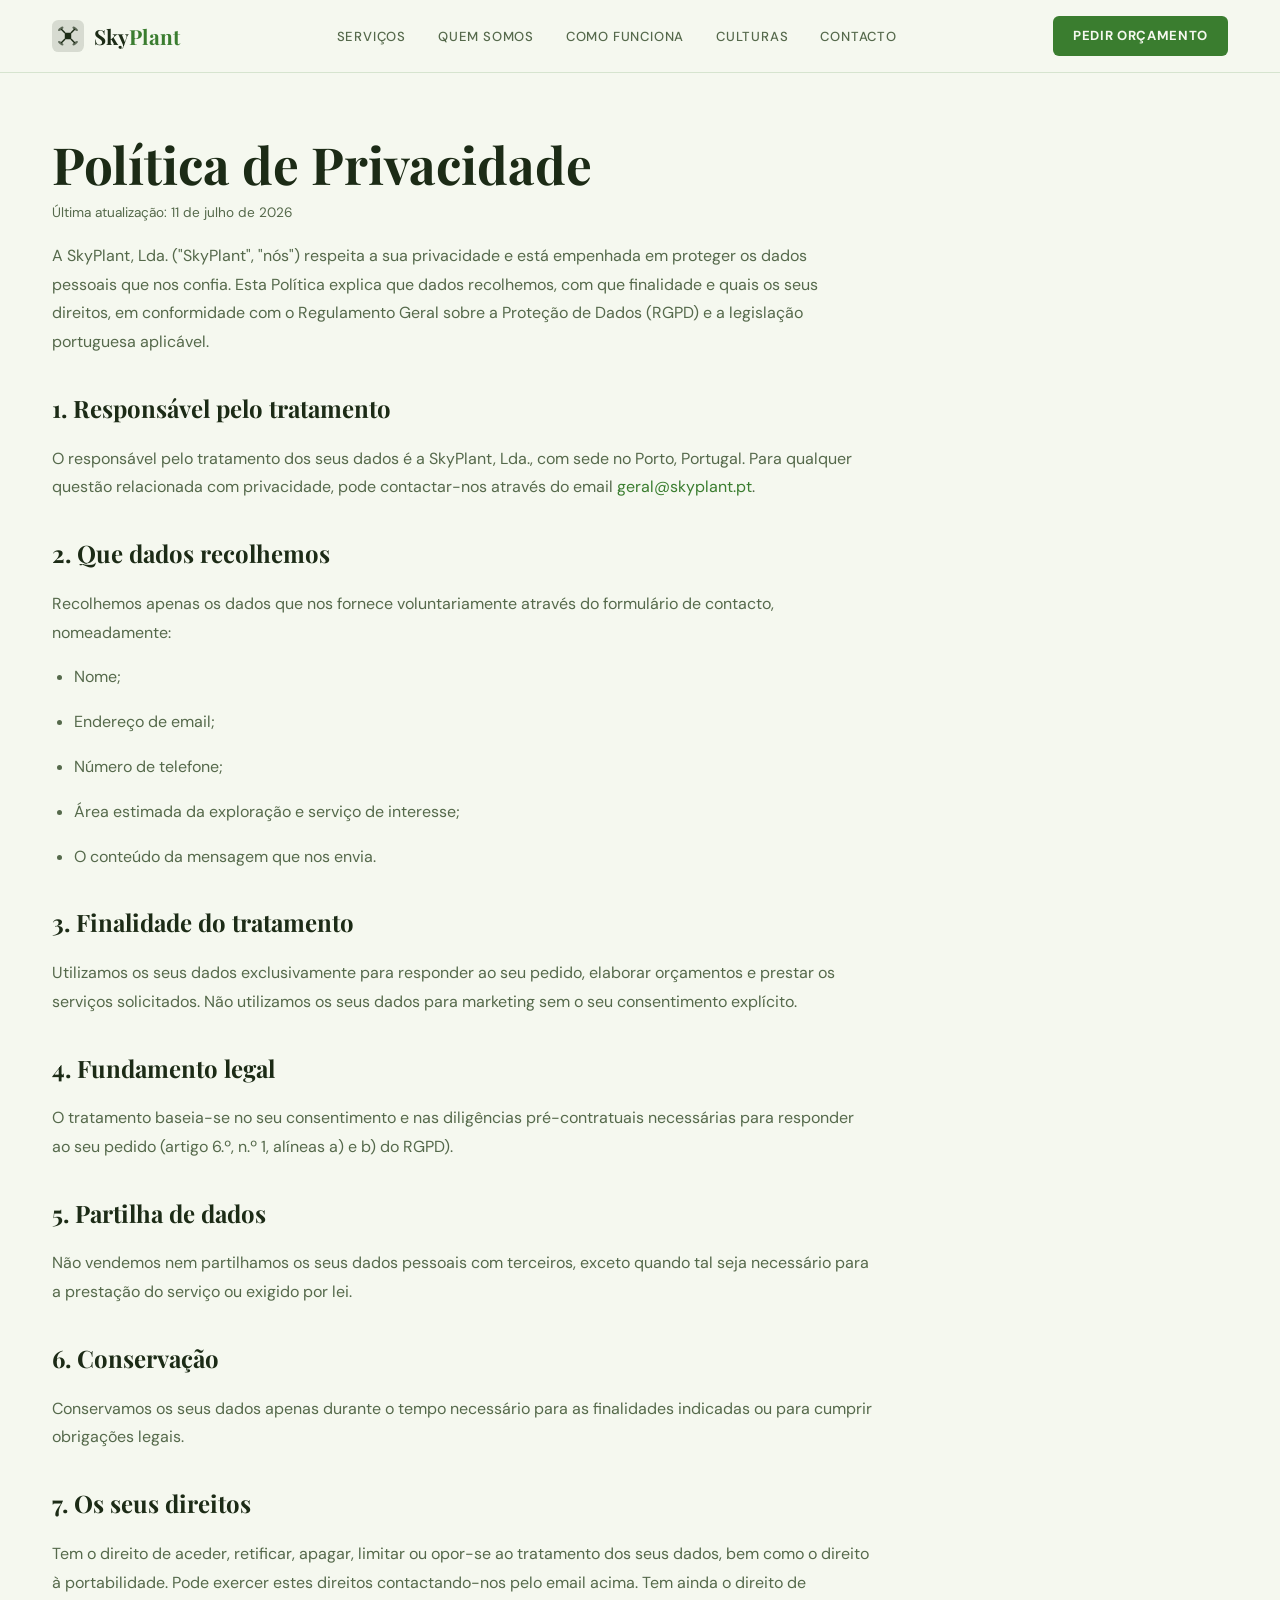
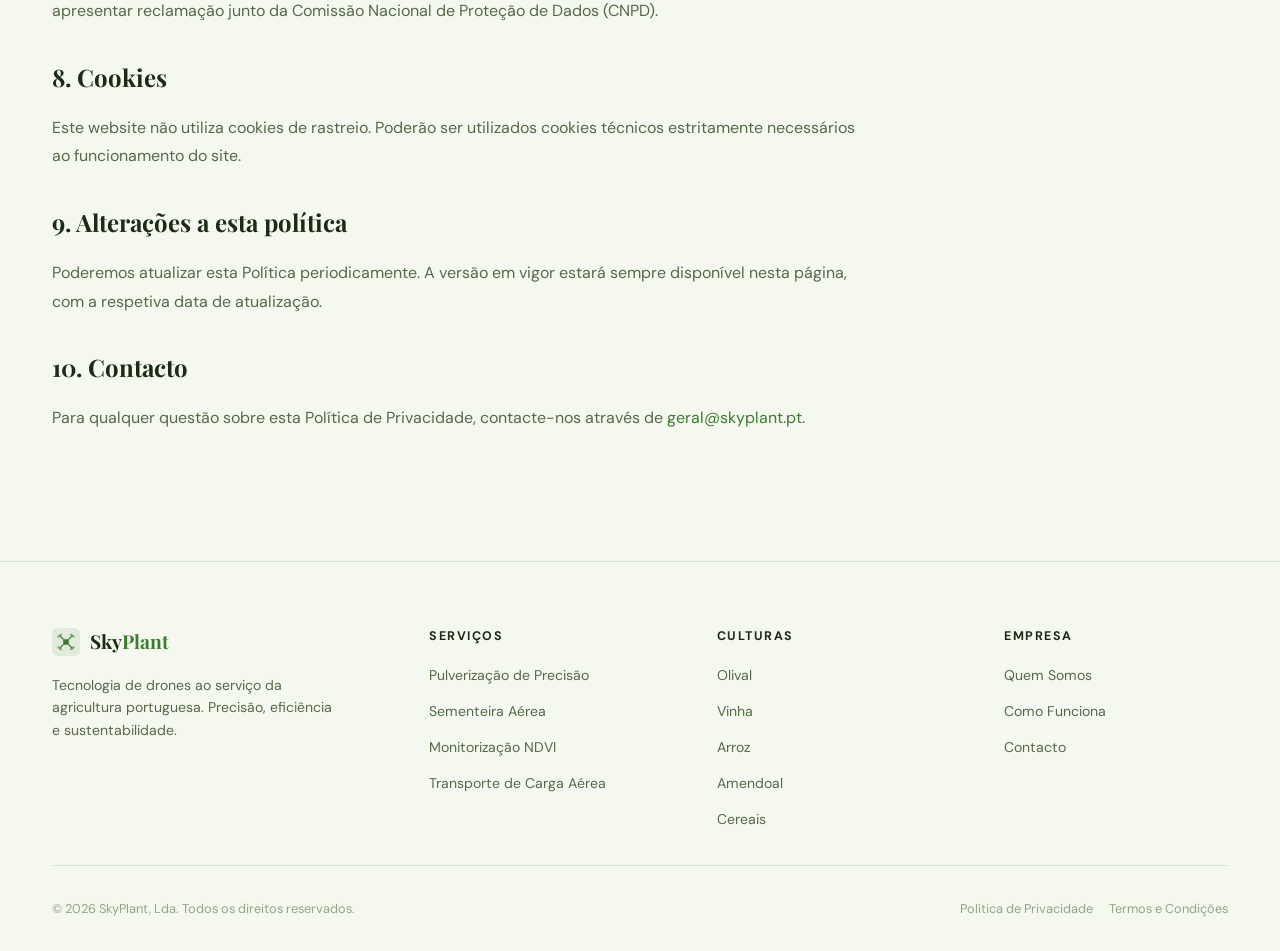
==== commit be68d2db: "Fix Quem Somos mobile layout and unify brand name as SkyPlant - Move About CSS above responsive medi" ====
--- a/politica-de-privacidade.html
+++ b/politica-de-privacidade.html
@@ -4,8 +4,8 @@
   <meta charset="UTF-8">
   <meta name="viewport" content="width=device-width, initial-scale=1.0">
 
-  <title>Política de Privacidade — Sky Plant</title>
-  <meta name="description" content="Política de Privacidade da Sky Plant — como recolhemos, utilizamos e protegemos os seus dados pessoais, em conformidade com o RGPD.">
+  <title>Política de Privacidade — SkyPlant</title>
+  <meta name="description" content="Política de Privacidade da SkyPlant — como recolhemos, utilizamos e protegemos os seus dados pessoais, em conformidade com o RGPD.">
   <meta name="robots" content="index, follow">
   <meta name="theme-color" content="#3a7d2f">
   <link rel="canonical" href="https://brun95.github.io/drone-agro/politica-de-privacidade.html">
@@ -22,7 +22,7 @@
   <nav class="nav" aria-label="Navegação principal">
     <div class="container">
       <div class="nav__inner">
-        <a href="index.html" class="nav__logo" aria-label="Sky Plant — Página inicial">
+        <a href="index.html" class="nav__logo" aria-label="SkyPlant — Página inicial">
           <svg viewBox="0 0 40 40" fill="none" xmlns="http://www.w3.org/2000/svg" aria-hidden="true">
             <rect width="40" height="40" rx="8" fill="currentColor" fill-opacity="0.14"/>
             <rect x="16" y="16" width="8" height="8" rx="1.5" fill="currentColor"/>
@@ -35,7 +35,7 @@
             <ellipse cx="11" cy="29" rx="4" ry="1.6" fill="currentColor" opacity="0.65" transform="rotate(35 11 29)"/>
             <ellipse cx="29" cy="29" rx="4" ry="1.6" fill="currentColor" opacity="0.65" transform="rotate(-35 29 29)"/>
           </svg>
-          Sky<span>Plant</span>
+          <span class="logo-word">Sky<span>Plant</span></span>
         </a>
 
         <ul class="nav__links" role="list">
@@ -72,10 +72,10 @@
         <h1>Política de Privacidade</h1>
         <p class="legal__updated">Última atualização: 11 de julho de 2026</p>
 
-        <p>A Sky Plant, Lda. ("Sky Plant", "nós") respeita a sua privacidade e está empenhada em proteger os dados pessoais que nos confia. Esta Política explica que dados recolhemos, com que finalidade e quais os seus direitos, em conformidade com o Regulamento Geral sobre a Proteção de Dados (RGPD) e a legislação portuguesa aplicável.</p>
+        <p>A SkyPlant, Lda. ("SkyPlant", "nós") respeita a sua privacidade e está empenhada em proteger os dados pessoais que nos confia. Esta Política explica que dados recolhemos, com que finalidade e quais os seus direitos, em conformidade com o Regulamento Geral sobre a Proteção de Dados (RGPD) e a legislação portuguesa aplicável.</p>
 
         <h2>1. Responsável pelo tratamento</h2>
-        <p>O responsável pelo tratamento dos seus dados é a Sky Plant, Lda., com sede no Porto, Portugal. Para qualquer questão relacionada com privacidade, pode contactar-nos através do email <a href="mailto:geral@skyplant.pt">geral@skyplant.pt</a>.</p>
+        <p>O responsável pelo tratamento dos seus dados é a SkyPlant, Lda., com sede no Porto, Portugal. Para qualquer questão relacionada com privacidade, pode contactar-nos através do email <a href="mailto:geral@skyplant.pt">geral@skyplant.pt</a>.</p>
 
         <h2>2. Que dados recolhemos</h2>
         <p>Recolhemos apenas os dados que nos fornece voluntariamente através do formulário de contacto, nomeadamente:</p>
@@ -120,7 +120,7 @@
     <div class="container">
       <div class="footer__main">
         <div class="footer__brand">
-          <a href="index.html" class="footer__logo" aria-label="Sky Plant — Início">
+          <a href="index.html" class="footer__logo" aria-label="SkyPlant — Início">
             <svg viewBox="0 0 40 40" fill="none" xmlns="http://www.w3.org/2000/svg" aria-hidden="true">
               <rect width="40" height="40" rx="8" fill="rgba(58,125,47,0.10)"/>
               <rect x="16" y="16" width="8" height="8" rx="1.5" fill="#3a7d2f"/>
@@ -133,7 +133,7 @@
               <ellipse cx="11" cy="29" rx="4" ry="1.6" fill="#3a7d2f" opacity="0.65" transform="rotate(35 11 29)"/>
               <ellipse cx="29" cy="29" rx="4" ry="1.6" fill="#3a7d2f" opacity="0.65" transform="rotate(-35 29 29)"/>
             </svg>
-            Sky<span>Plant</span>
+            <span class="logo-word">Sky<span>Plant</span></span>
           </a>
           <p class="footer__tagline">Tecnologia de drones ao serviço da agricultura portuguesa. Precisão, eficiência e sustentabilidade.</p>
         </div>
@@ -170,7 +170,7 @@
       </div>
 
       <div class="footer__bottom">
-        <p class="footer__copy">© 2026 Sky Plant, Lda. Todos os direitos reservados.</p>
+        <p class="footer__copy">© 2026 SkyPlant, Lda. Todos os direitos reservados.</p>
         <nav class="footer__legal" aria-label="Links legais">
           <a href="politica-de-privacidade.html">Política de Privacidade</a>
           <a href="termos-e-condicoes.html">Termos e Condições</a>
--- a/css/style.css
+++ b/css/style.css
@@ -195,14 +195,14 @@
   color: #fff;               /* logo mark uses currentColor — see index.html */
 }
 
-.nav__logo span {
+.nav__logo .logo-word span {
   color: #a7e06f;            /* bright leaf-green pops over the dark hero */
 }
 
 /* Once scrolled onto the light page, the nav bar flips to dark ink */
 .nav.scrolled .nav__logo,
 .nav.scrolled .nav__logo svg { color: var(--clr-text); }
-.nav.scrolled .nav__logo span { color: var(--clr-accent); }
+.nav.scrolled .nav__logo .logo-word span { color: var(--clr-accent); }
 .nav.scrolled .nav__links a { color: var(--clr-text-muted); }
 .nav.scrolled .nav__links a:hover { color: var(--clr-text); }
 .nav.scrolled .nav__hamburger span { background: var(--clr-text); }
@@ -1187,7 +1187,7 @@
 }
 
 .footer__logo svg { width: 28px; height: 28px; }
-.footer__logo span { color: var(--clr-accent); }
+.footer__logo .logo-word span { color: var(--clr-accent); }
 
 .footer__tagline {
   font-size: 0.88rem;
@@ -1271,6 +1271,53 @@
 .footer__legal a:hover { color: var(--clr-text-muted); }
 
 /* ----------------------------------------------------------
+   ABOUT / QUEM SOMOS
+   ---------------------------------------------------------- */
+.about {
+  padding: var(--space-xl) 0;
+  background: var(--clr-bg);
+}
+
+.about__layout {
+  display: grid;
+  grid-template-columns: 1fr 1fr;
+  gap: var(--space-xl);
+  align-items: center;
+}
+
+.about__media {
+  border-radius: var(--radius-lg);
+  overflow: hidden;
+  box-shadow: 0 24px 60px rgba(20, 40, 15, 0.12);
+}
+
+.about__media img {
+  width: 100%;
+  height: 100%;
+  object-fit: cover;
+  aspect-ratio: 4 / 3;
+}
+
+.about__content {
+  display: flex;
+  flex-direction: column;
+  gap: var(--space-sm);
+}
+
+.about__content .section-header { margin-bottom: 0; }
+
+.about__text {
+  font-size: 0.98rem;
+  color: var(--clr-text-muted);
+  line-height: 1.8;
+}
+
+.about__content .btn-primary {
+  align-self: flex-start;
+  margin-top: var(--space-xs);
+}
+
+/* ----------------------------------------------------------
    RESPONSIVE — TABLET (≤ 1024px)
    ---------------------------------------------------------- */
 @media (max-width: 1024px) {
@@ -1331,6 +1378,10 @@
 
   .services__grid { grid-template-columns: 1fr; max-width: 100%; }
 
+  .about__layout { gap: var(--space-md); }
+  .about__media img { aspect-ratio: 16 / 10; }
+  .about__content .btn-primary { align-self: stretch; justify-content: center; }
+
   .stats__numbers { grid-template-columns: 1fr 1fr; }
 
   .cultures__grid { grid-template-columns: repeat(2, 1fr); }
@@ -1346,53 +1397,6 @@
   .footer__main { grid-template-columns: 1fr; gap: var(--space-md); }
 
   .footer__bottom { flex-direction: column; align-items: flex-start; }
-}
-
-/* ----------------------------------------------------------
-   ABOUT / QUEM SOMOS
-   ---------------------------------------------------------- */
-.about {
-  padding: var(--space-xl) 0;
-  background: var(--clr-bg);
-}
-
-.about__layout {
-  display: grid;
-  grid-template-columns: 1fr 1fr;
-  gap: var(--space-xl);
-  align-items: center;
-}
-
-.about__media {
-  border-radius: var(--radius-lg);
-  overflow: hidden;
-  box-shadow: 0 24px 60px rgba(20, 40, 15, 0.12);
-}
-
-.about__media img {
-  width: 100%;
-  height: 100%;
-  object-fit: cover;
-  aspect-ratio: 4 / 3;
-}
-
-.about__content {
-  display: flex;
-  flex-direction: column;
-  gap: var(--space-sm);
-}
-
-.about__content .section-header { margin-bottom: 0; }
-
-.about__text {
-  font-size: 0.98rem;
-  color: var(--clr-text-muted);
-  line-height: 1.8;
-}
-
-.about__content .btn-primary {
-  align-self: flex-start;
-  margin-top: var(--space-xs);
 }
 
 /* ----------------------------------------------------------
@@ -1416,7 +1420,7 @@
 
 .legal-page .nav__logo,
 .legal-page .nav__logo svg { color: var(--clr-text); }
-.legal-page .nav__logo span { color: var(--clr-accent); }
+.legal-page .nav__logo .logo-word span { color: var(--clr-accent); }
 .legal-page .nav__links a { color: var(--clr-text-muted); }
 .legal-page .nav__links a:hover { color: var(--clr-text); }
 .legal-page .nav__hamburger span { background: var(--clr-text); }
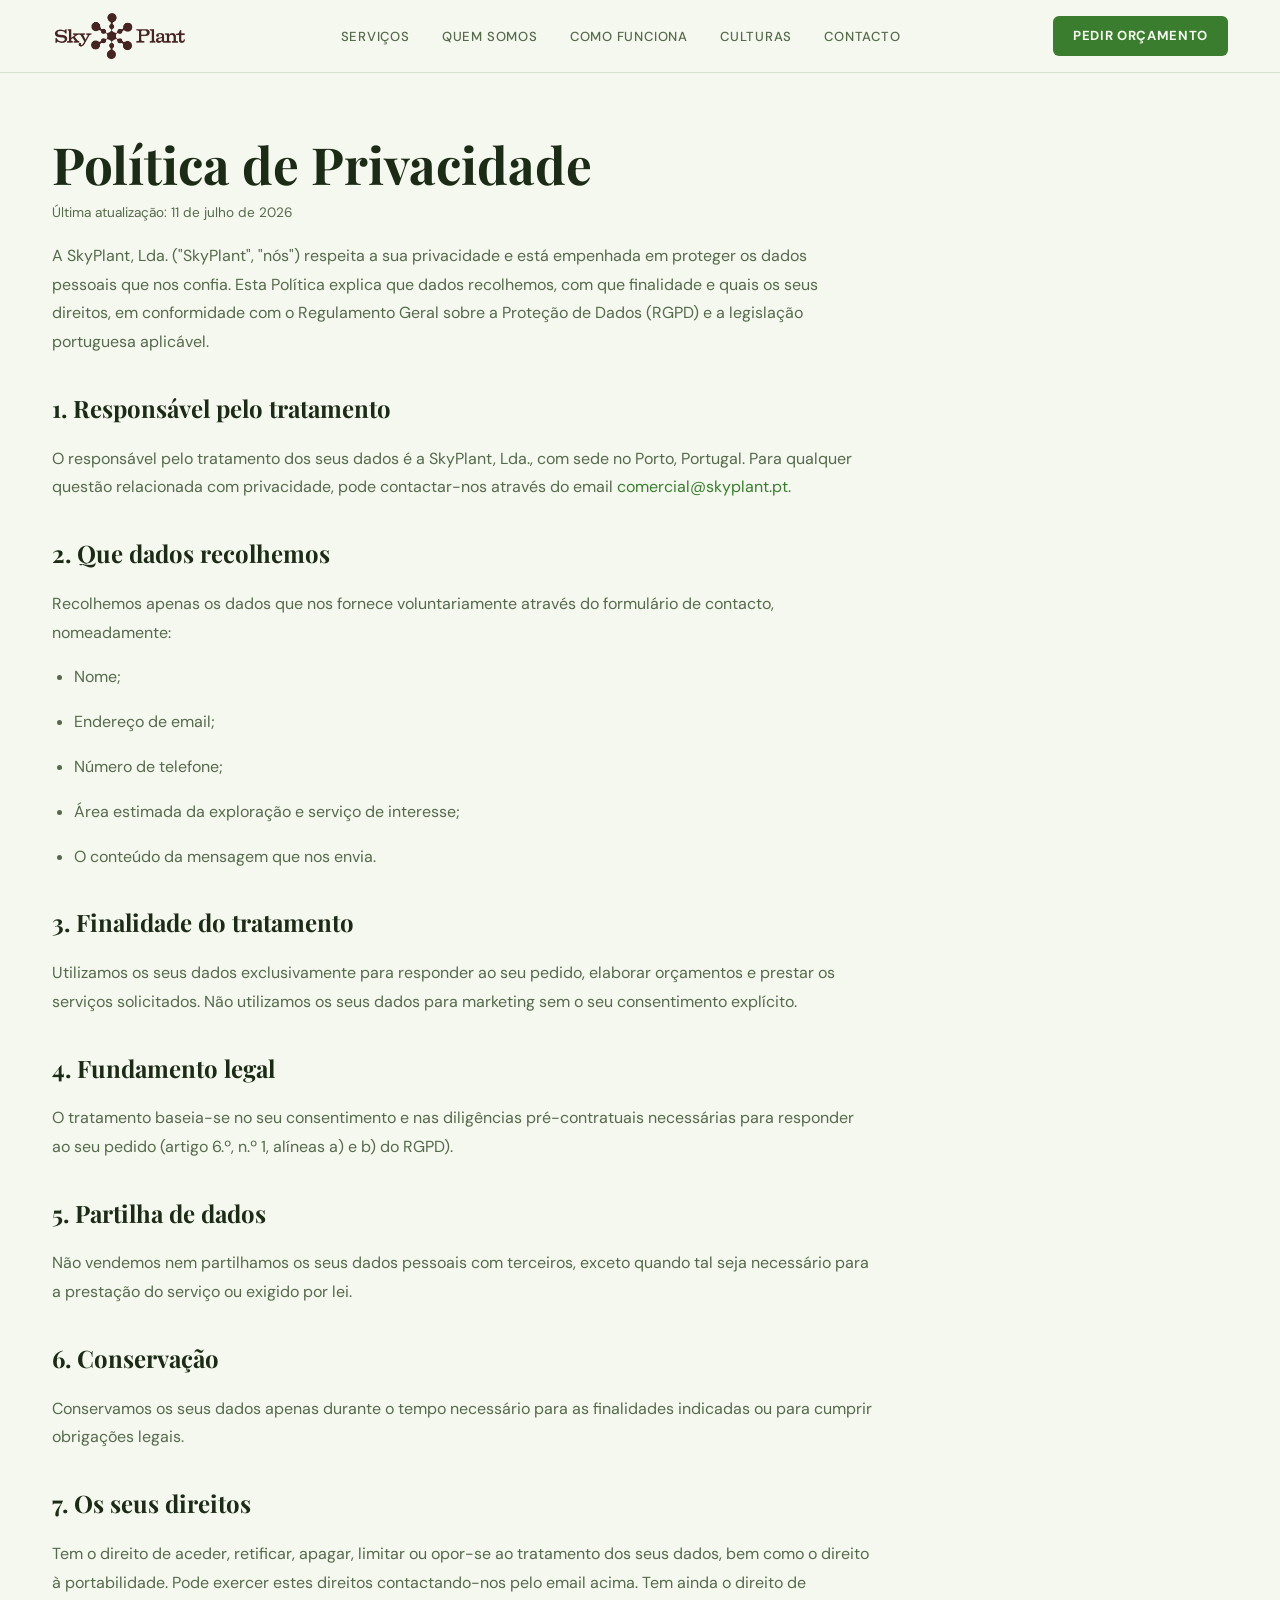
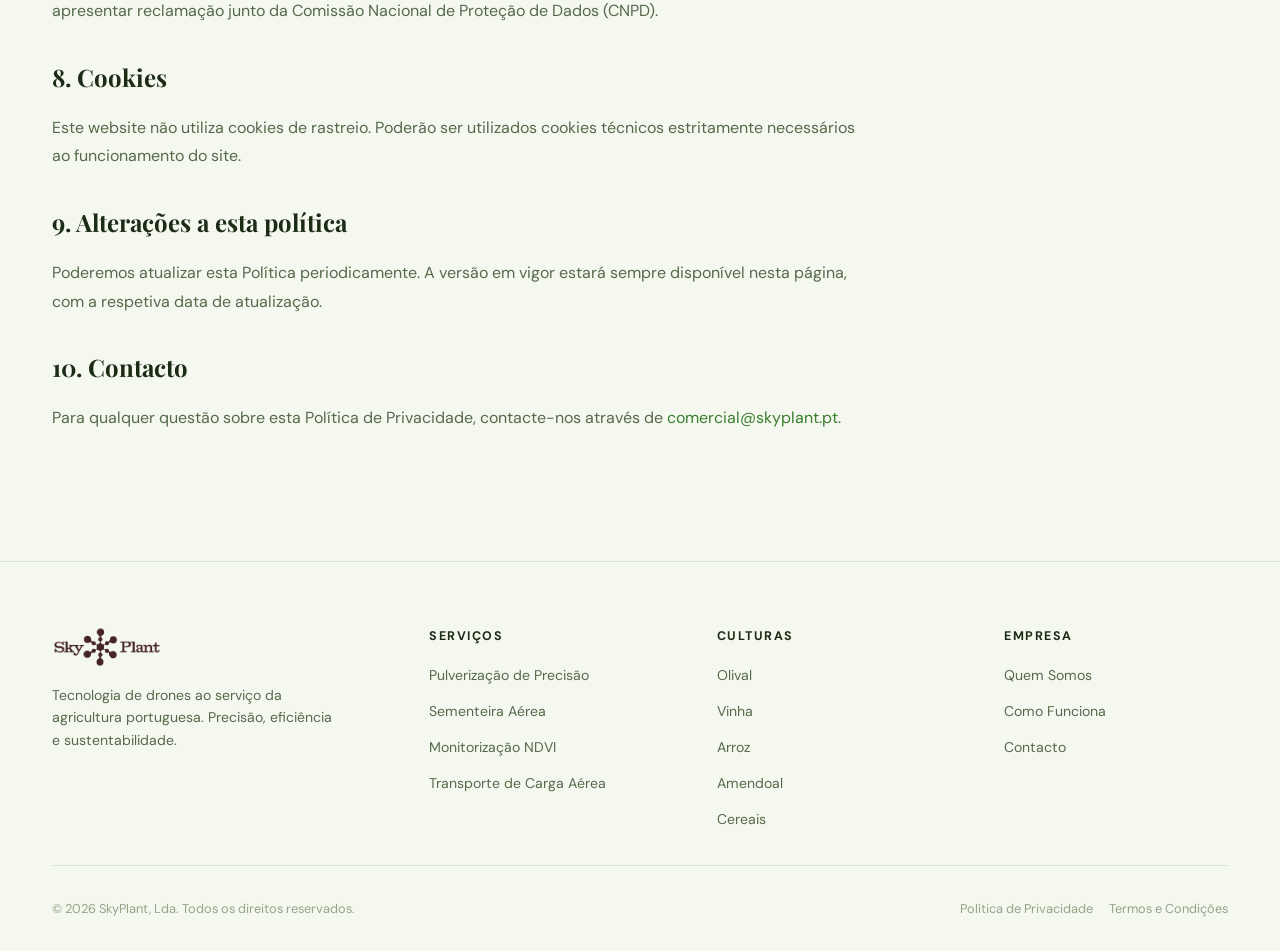
==== commit 073e48d0: "final version" ====
--- a/politica-de-privacidade.html
+++ b/politica-de-privacidade.html
@@ -10,7 +10,8 @@
   <meta name="theme-color" content="#3a7d2f">
   <link rel="canonical" href="https://brun95.github.io/drone-agro/politica-de-privacidade.html">
 
-  <link rel="icon" type="image/svg+xml" href="assets/favicon.svg">
+  <link rel="icon" type="image/png" href="assets/icon.png">
+  <link rel="apple-touch-icon" href="assets/icon.png">
   <link rel="preconnect" href="https://fonts.googleapis.com">
   <link rel="preconnect" href="https://fonts.gstatic.com" crossorigin>
   <link href="https://fonts.googleapis.com/css2?family=DM+Sans:ital,opsz,wght@0,9..40,400;0,9..40,500;0,9..40,600;0,9..40,700;1,9..40,400&family=Playfair+Display:ital,wght@0,700;0,800;1,700&display=swap" rel="stylesheet">
@@ -23,19 +24,7 @@
     <div class="container">
       <div class="nav__inner">
         <a href="index.html" class="nav__logo" aria-label="SkyPlant — Página inicial">
-          <svg viewBox="0 0 40 40" fill="none" xmlns="http://www.w3.org/2000/svg" aria-hidden="true">
-            <rect width="40" height="40" rx="8" fill="currentColor" fill-opacity="0.14"/>
-            <rect x="16" y="16" width="8" height="8" rx="1.5" fill="currentColor"/>
-            <line x1="12" y1="12" x2="16" y2="16" stroke="currentColor" stroke-width="1.8" stroke-linecap="round"/>
-            <line x1="28" y1="12" x2="24" y2="16" stroke="currentColor" stroke-width="1.8" stroke-linecap="round"/>
-            <line x1="12" y1="28" x2="16" y2="24" stroke="currentColor" stroke-width="1.8" stroke-linecap="round"/>
-            <line x1="28" y1="28" x2="24" y2="24" stroke="currentColor" stroke-width="1.8" stroke-linecap="round"/>
-            <ellipse cx="11" cy="11" rx="4" ry="1.6" fill="currentColor" opacity="0.65" transform="rotate(-35 11 11)"/>
-            <ellipse cx="29" cy="11" rx="4" ry="1.6" fill="currentColor" opacity="0.65" transform="rotate(35 29 11)"/>
-            <ellipse cx="11" cy="29" rx="4" ry="1.6" fill="currentColor" opacity="0.65" transform="rotate(35 11 29)"/>
-            <ellipse cx="29" cy="29" rx="4" ry="1.6" fill="currentColor" opacity="0.65" transform="rotate(-35 29 29)"/>
-          </svg>
-          <span class="logo-word">Sky<span>Plant</span></span>
+          <img src="assets/logo.png" alt="SkyPlant" class="logo-img">
         </a>
 
         <ul class="nav__links" role="list">
@@ -75,7 +64,7 @@
         <p>A SkyPlant, Lda. ("SkyPlant", "nós") respeita a sua privacidade e está empenhada em proteger os dados pessoais que nos confia. Esta Política explica que dados recolhemos, com que finalidade e quais os seus direitos, em conformidade com o Regulamento Geral sobre a Proteção de Dados (RGPD) e a legislação portuguesa aplicável.</p>
 
         <h2>1. Responsável pelo tratamento</h2>
-        <p>O responsável pelo tratamento dos seus dados é a SkyPlant, Lda., com sede no Porto, Portugal. Para qualquer questão relacionada com privacidade, pode contactar-nos através do email <a href="mailto:geral@skyplant.pt">geral@skyplant.pt</a>.</p>
+        <p>O responsável pelo tratamento dos seus dados é a SkyPlant, Lda., com sede no Porto, Portugal. Para qualquer questão relacionada com privacidade, pode contactar-nos através do email <a href="mailto:comercial@skyplant.pt">comercial@skyplant.pt</a>.</p>
 
         <h2>2. Que dados recolhemos</h2>
         <p>Recolhemos apenas os dados que nos fornece voluntariamente através do formulário de contacto, nomeadamente:</p>
@@ -109,7 +98,7 @@
         <p>Poderemos atualizar esta Política periodicamente. A versão em vigor estará sempre disponível nesta página, com a respetiva data de atualização.</p>
 
         <h2>10. Contacto</h2>
-        <p>Para qualquer questão sobre esta Política de Privacidade, contacte-nos através de <a href="mailto:geral@skyplant.pt">geral@skyplant.pt</a>.</p>
+        <p>Para qualquer questão sobre esta Política de Privacidade, contacte-nos através de <a href="mailto:comercial@skyplant.pt">comercial@skyplant.pt</a>.</p>
       </div>
     </div>
   </main>
@@ -121,19 +110,7 @@
       <div class="footer__main">
         <div class="footer__brand">
           <a href="index.html" class="footer__logo" aria-label="SkyPlant — Início">
-            <svg viewBox="0 0 40 40" fill="none" xmlns="http://www.w3.org/2000/svg" aria-hidden="true">
-              <rect width="40" height="40" rx="8" fill="rgba(58,125,47,0.10)"/>
-              <rect x="16" y="16" width="8" height="8" rx="1.5" fill="#3a7d2f"/>
-              <line x1="12" y1="12" x2="16" y2="16" stroke="#3a7d2f" stroke-width="1.8" stroke-linecap="round"/>
-              <line x1="28" y1="12" x2="24" y2="16" stroke="#3a7d2f" stroke-width="1.8" stroke-linecap="round"/>
-              <line x1="12" y1="28" x2="16" y2="24" stroke="#3a7d2f" stroke-width="1.8" stroke-linecap="round"/>
-              <line x1="28" y1="28" x2="24" y2="24" stroke="#3a7d2f" stroke-width="1.8" stroke-linecap="round"/>
-              <ellipse cx="11" cy="11" rx="4" ry="1.6" fill="#3a7d2f" opacity="0.65" transform="rotate(-35 11 11)"/>
-              <ellipse cx="29" cy="11" rx="4" ry="1.6" fill="#3a7d2f" opacity="0.65" transform="rotate(35 29 11)"/>
-              <ellipse cx="11" cy="29" rx="4" ry="1.6" fill="#3a7d2f" opacity="0.65" transform="rotate(35 11 29)"/>
-              <ellipse cx="29" cy="29" rx="4" ry="1.6" fill="#3a7d2f" opacity="0.65" transform="rotate(-35 29 29)"/>
-            </svg>
-            <span class="logo-word">Sky<span>Plant</span></span>
+            <img src="assets/logo.png" alt="SkyPlant" class="logo-img">
           </a>
           <p class="footer__tagline">Tecnologia de drones ao serviço da agricultura portuguesa. Precisão, eficiência e sustentabilidade.</p>
         </div>
--- a/css/style.css
+++ b/css/style.css
@@ -146,6 +146,7 @@
 .reveal-delay-3 { transition-delay: 0.3s; }
 .reveal-delay-4 { transition-delay: 0.4s; }
 .reveal-delay-5 { transition-delay: 0.5s; }
+.reveal-delay-6 { transition-delay: 0.6s; }
 
 /* ----------------------------------------------------------
    NAVIGATION
@@ -188,21 +189,17 @@
   color: #fff;               /* light over the hero; flips dark when scrolled */
 }
 
-.nav__logo svg {
-  width: 32px;
-  height: 32px;
+.nav__logo .logo-img {
+  height: 52px;
+  width: auto;
   flex-shrink: 0;
-  color: #fff;               /* logo mark uses currentColor — see index.html */
-}
-
-.nav__logo .logo-word span {
-  color: #a7e06f;            /* bright leaf-green pops over the dark hero */
+  display: block;
+  filter: brightness(0) invert(1);   /* dark wordmark → white over the hero */
 }
 
 /* Once scrolled onto the light page, the nav bar flips to dark ink */
-.nav.scrolled .nav__logo,
-.nav.scrolled .nav__logo svg { color: var(--clr-text); }
-.nav.scrolled .nav__logo .logo-word span { color: var(--clr-accent); }
+.nav.scrolled .nav__logo { color: var(--clr-text); }
+.nav.scrolled .nav__logo .logo-img { filter: none; }   /* back to the natural dark wordmark */
 .nav.scrolled .nav__links a { color: var(--clr-text-muted); }
 .nav.scrolled .nav__links a:hover { color: var(--clr-text); }
 .nav.scrolled .nav__hamburger span { background: var(--clr-text); }
@@ -596,6 +593,24 @@
   transform: scale(1.04);
 }
 
+/* Fallback shown when a card's photo is missing (empty folder / not yet added).
+   JS adds .is-empty after exhausting the image-load attempts. */
+.service-card__image.is-empty {
+  display: flex;
+  align-items: center;
+  justify-content: center;
+  background: var(--clr-surface-2, #eef3e6);
+  border: 1px dashed var(--clr-border);
+}
+
+.service-card__image.is-empty::after {
+  content: "Imagem em breve";
+  color: var(--clr-text-dim);
+  font-size: 0.85rem;
+  font-weight: 500;
+  letter-spacing: 0.01em;
+}
+
 .service-card__title {
   font-family: var(--font-display);
   font-size: 1.35rem;
@@ -804,7 +819,7 @@
 
 .cultures__grid {
   display: grid;
-  grid-template-columns: repeat(5, 1fr);
+  grid-template-columns: repeat(6, 1fr);
   gap: var(--space-sm);
 }
 
@@ -1186,8 +1201,7 @@
   color: var(--clr-text);
 }
 
-.footer__logo svg { width: 28px; height: 28px; }
-.footer__logo .logo-word span { color: var(--clr-accent); }
+.footer__logo .logo-img { height: 42px; width: auto; display: block; }
 
 .footer__tagline {
   font-size: 0.88rem;
@@ -1341,8 +1355,6 @@
   .how__arrow { display: none; }
 
   .cultures__grid { grid-template-columns: repeat(3, 1fr); }
-  .cultures__grid .culture-card:nth-child(4),
-  .cultures__grid .culture-card:nth-child(5) { display: none; }
 
   .gallery__grid { grid-template-columns: 1fr 1fr; }
   .gallery__item--tall { grid-row: span 1; }
@@ -1385,8 +1397,6 @@
   .stats__numbers { grid-template-columns: 1fr 1fr; }
 
   .cultures__grid { grid-template-columns: repeat(2, 1fr); }
-  .cultures__grid .culture-card:nth-child(4) { display: block; }
-  .cultures__grid .culture-card:nth-child(5) { display: none; }
 
   .gallery__grid { grid-template-columns: 1fr; }
   .gallery__item--tall,
@@ -1418,9 +1428,8 @@
   box-shadow: 0 1px 0 var(--clr-border);
 }
 
-.legal-page .nav__logo,
-.legal-page .nav__logo svg { color: var(--clr-text); }
-.legal-page .nav__logo .logo-word span { color: var(--clr-accent); }
+.legal-page .nav__logo { color: var(--clr-text); }
+.legal-page .nav__logo .logo-img { filter: none; }   /* natural dark wordmark on the light legal nav */
 .legal-page .nav__links a { color: var(--clr-text-muted); }
 .legal-page .nav__links a:hover { color: var(--clr-text); }
 .legal-page .nav__hamburger span { background: var(--clr-text); }
